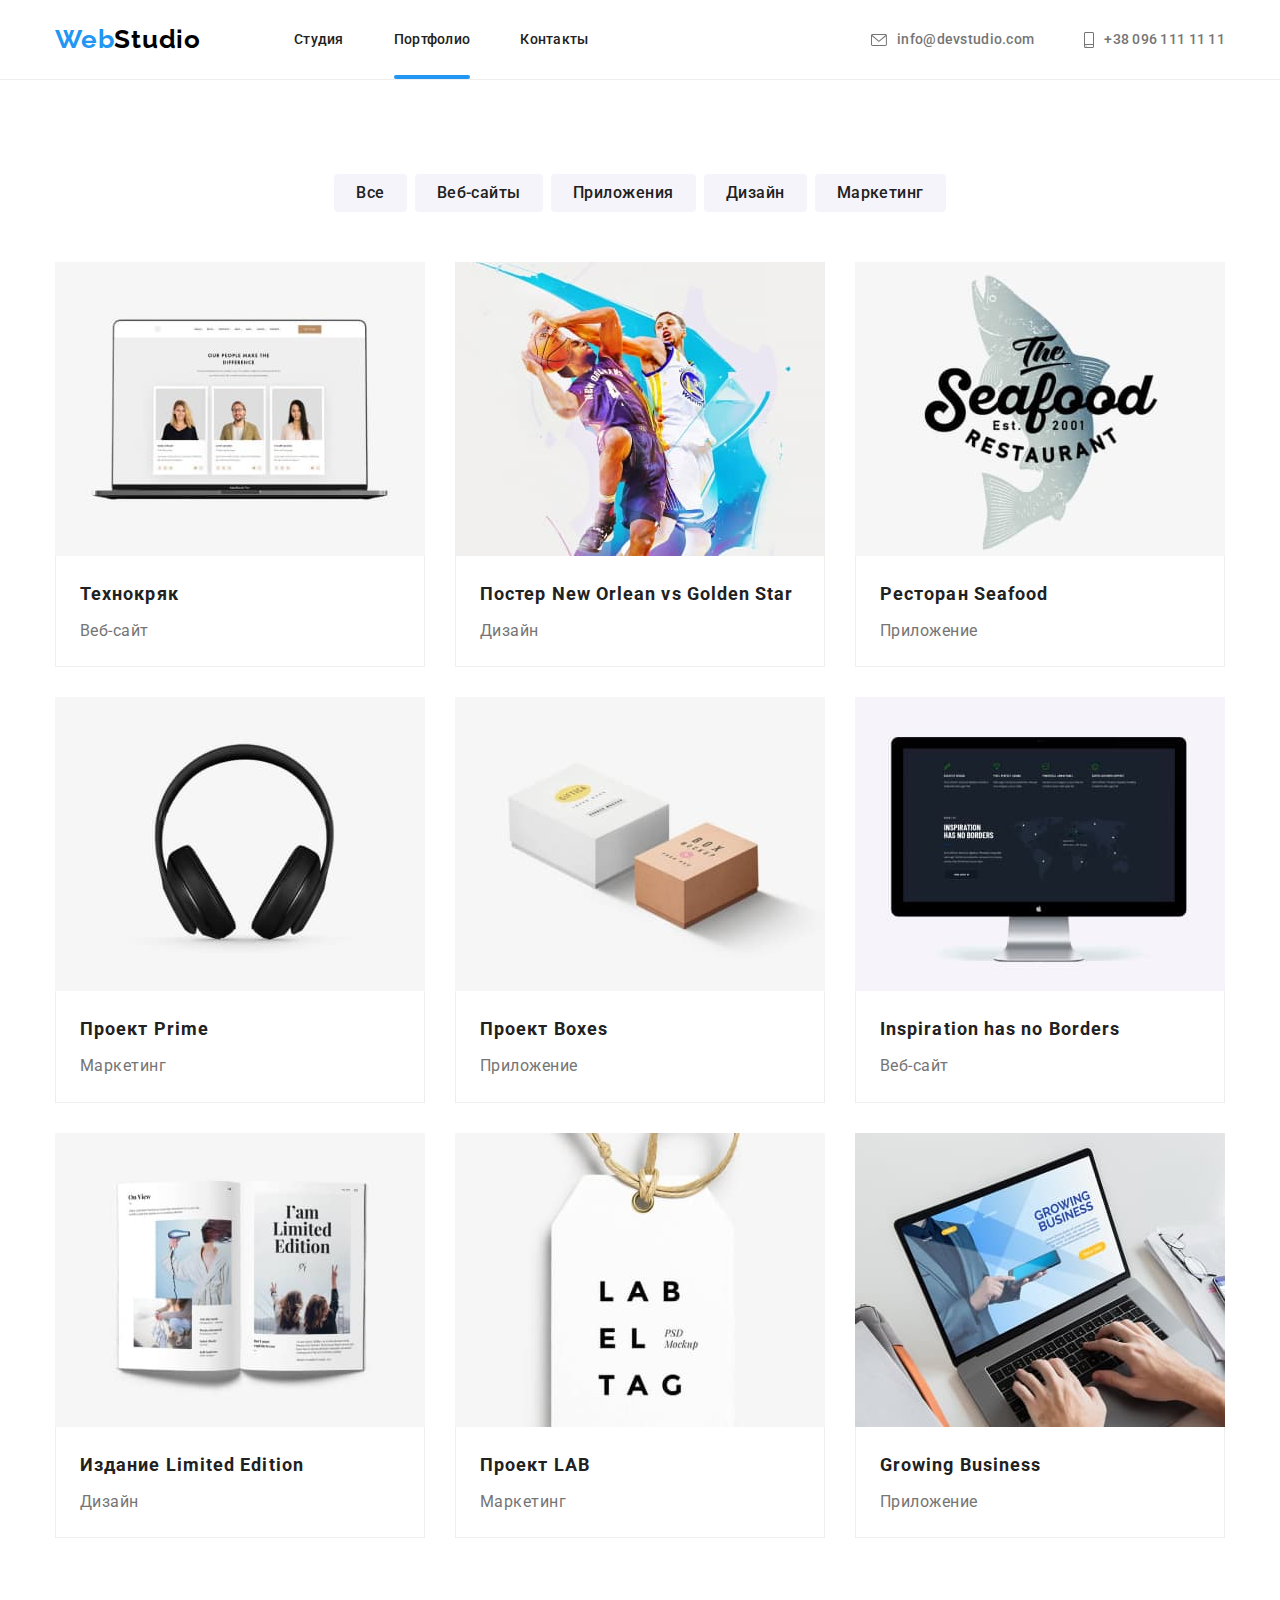
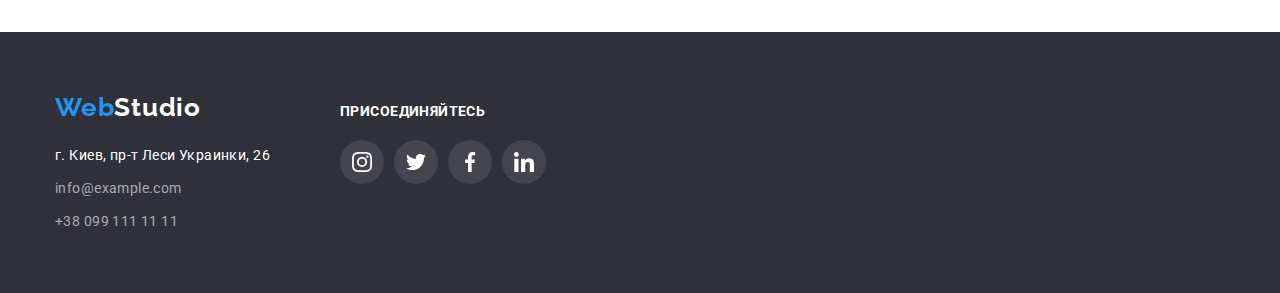
==== portfolio.html @ db02f419 "copy hw#05" ====
<!DOCTYPE html>
<html lang="ru">

<head>
    <meta charset="UTF-8">
    <meta name="viewport" content="width=device-width, initial-scale=1.0">
    <title>Портфолио | WebStudio</title>
    <link rel="preconnect" href="https://fonts.gstatic.com">
    <link
        href="https://fonts.googleapis.com/css2?family=Raleway:wght@700&family=Roboto:wght@400;500;700;900&display=swap"
        rel="stylesheet">
    <link rel="stylesheet" href="./css/modern-normalize.css">
    <link rel="stylesheet" href="./css/styles.css">
</head>

<body>

    <!--Шапка страницы-->
    <header class="header">
        <div class="container main-box">
            <nav class="main-nav">
                <a href="./index.html" class="logo">Web<span class="logo-header">Studio</span>
                </a>
                <ul class="nav">
                    <li class="item">
                        <a href="./index.html" class="nav-link">Студия</a>
                    </li>
                    <li class="item">
                        <a href="./portfolio.html" class="nav-link portfolio">Портфолио</a>
                    </li>
                    <li class="item">
                        <a href="#contacts" class="nav-link">Контакты</a>
                    </li>
                </ul>
            </nav>
            <ul class="header-contact">
                <li class="item">
                    <a href="mailto:info@devstudio.com" class="contact">
                        <svg class="icon-contacts" width="16" height="12">
                            <use href="./images/icons.svg#envelope"></use>
                        </svg>
                        info@devstudio.com
                    </a>
                </li>
                <li class="item">
                    <a href="tel:+380961111111" class="contact">
                        <svg class="icon-contacts" width="10" height="16">
                            <use href="./images/icons.svg#smartphone"></use>
                        </svg>
                        +38 096 111 11 11
                    </a>
                </li>
            </ul>
        </div>
    </header>

    <!--Тело страницы-->
    <main>
        <section class="project">
            <div class="container">
                <h1 class="visually-hidden">Наши проекты</h1>

                <!--Фильтр-->
                <ul class="button-list">
                    <li class="item">
                        <button type="button" class="button">Все</button>
                    </li>
                    <li class="item">
                        <button type="button" class="button">Веб-сайты</button>
                    </li>
                    <li class="item">
                        <button type="button" class="button">Приложения</button>
                    </li>
                    <li class="item">
                        <button type="button" class="button">Дизайн</button>
                    </li>
                    <li class="item">
                        <button type="button" class="button">Маркетинг</button>
                    </li>
                </ul>

                <!--Проекты-->
                <ul class="card-set">
                    <li class="item">
                        <a href="#" class="card">
                            <div class="box-overlay-project">
                                <img src="./images/tehnokryak.jpg" alt="" width="370" class="card-img">
                                <div class="overlay-project">
                                    <p class="overlay-text">Технокряк это современная площадка распространения
                                        коронавируса. Компании
                                        используют эту платформу для цифрового
                                        шпионажа и атак на защищённые сервера конкурентов.</p>
                                </div>
                            </div>
                            <div class="card-content">
                                <h2 class="project-title">Технокряк</h2>
                                <p class="project-direction">Веб-сайт</p>
                            </div>

                        </a>
                    </li>

                    <li class="item">
                        <a href="#" class="card">
                            <div class="box-overlay-project">
                                <img src="./images/poster.jpg" alt="" width="370" class="card-img">
                                <div class="overlay-project">
                                    <p class="overlay-text">Технокряк это современная площадка распространения
                                        коронавируса. Компании
                                        используют эту платформу для цифрового
                                        шпионажа и атак на защищённые сервера конкурентов.</p>
                                </div>
                            </div>
                            <div class="card-content">
                                <h2 class="project-title">Постер New Orlean vs Golden Star</h2>
                                <p class="project-direction">Дизайн</p>
                            </div>
                        </a>
                    </li>

                    <li class="item">
                        <a href="#" class="card">
                            <div class="box-overlay-project">
                                <img src="./images/seafood.jpg" alt="" width="370" class="card-img">
                                <div class="overlay-project">
                                    <p class="overlay-text">Технокряк это современная площадка распространения
                                        коронавируса. Компании
                                        используют эту платформу для цифрового
                                        шпионажа и атак на защищённые сервера конкурентов.</p>
                                </div>
                            </div>
                            <div class="card-content">
                                <h2 class="project-title">Ресторан Seafood</h2>
                                <p class="project-direction">Приложение</p>
                            </div>
                        </a>
                    </li>

                    <li class="item">
                        <a href="#" class="card">
                            <div class="box-overlay-project">
                                <img src="./images/prime.jpg" alt="" width="370" class="card-img">
                                <div class="overlay-project">
                                    <p class="overlay-text">Технокряк это современная площадка распространения
                                        коронавируса. Компании
                                        используют эту платформу для цифрового
                                        шпионажа и атак на защищённые сервера конкурентов.</p>
                                </div>
                            </div>
                            <div class="card-content">
                                <h2 class="project-title">Проект Prime</h2>
                                <p class="project-direction">Маркетинг</p>
                            </div>
                        </a>
                    </li>

                    <li class="item">
                        <a href="#" class="card">
                            <div class="box-overlay-project">
                                <img src="./images/boxes.jpg" alt="" width="370" class="card-img">
                                <div class="overlay-project">
                                    <p class="overlay-text">Технокряк это современная площадка распространения
                                        коронавируса. Компании
                                        используют эту платформу для цифрового
                                        шпионажа и атак на защищённые сервера конкурентов.</p>
                                </div>
                            </div>
                            <div class="card-content">
                                <h2 class="project-title">Проект Boxes</h2>
                                <p class="project-direction">Приложение</p>
                            </div>
                        </a>
                    </li>

                    <li class="item">
                        <a href="#" class="card">
                            <div class="box-overlay-project">
                                <img src="./images/inspiration.jpg" alt="" width="370" class="card-img">
                                <div class="overlay-project">
                                    <p class="overlay-text">Технокряк это современная площадка распространения
                                        коронавируса. Компании
                                        используют эту платформу для цифрового
                                        шпионажа и атак на защищённые сервера конкурентов.</p>
                                </div>
                            </div>
                            <div class="card-content">
                                <h2 class="project-title">Inspiration has no Borders</h2>
                                <p class="project-direction">Веб-сайт</p>
                            </div>
                        </a>
                    </li>

                    <li class="item">
                        <a href="#" class="card">
                            <div class="box-overlay-project">
                                <img src="./images/edition.jpg" alt="" width="370" class="card-img">
                                <div class="overlay-project">
                                    <p class="overlay-text">Технокряк это современная площадка распространения
                                        коронавируса. Компании
                                        используют эту платформу для цифрового
                                        шпионажа и атак на защищённые сервера конкурентов.</p>
                                </div>
                            </div>
                            <div class="card-content">
                                <h2 class="project-title">Издание Limited Edition</h2>
                                <p class="project-direction">Дизайн</p>
                            </div>
                        </a>
                    </li>

                    <li class="item">
                        <a href="#" class="card">
                            <div class="box-overlay-project">
                                <img src="./images/lab.jpg" alt="" width="370" class="card-img">
                                <div class="overlay-project">
                                    <p class="overlay-text">Технокряк это современная площадка распространения
                                        коронавируса. Компании
                                        используют эту платформу для цифрового
                                        шпионажа и атак на защищённые сервера конкурентов.</p>
                                </div>
                            </div>
                            <div class="card-content">
                                <h2 class="project-title">Проект LAB</h2>
                                <p class="project-direction">Маркетинг</p>
                            </div>
                        </a>
                    </li>

                    <li class="item">
                        <a href="#" class="card">
                            <div class="box-overlay-project">
                                <img src="./images/business.jpg" alt="" width="370" class="card-img">
                                <div class="overlay-project">
                                    <p class="overlay-text">Технокряк это современная площадка распространения
                                        коронавируса. Компании
                                        используют эту платформу для цифрового
                                        шпионажа и атак на защищённые сервера конкурентов.</p>
                                </div>
                            </div>
                            <div class="card-content">
                                <h2 class="project-title">Growing Business</h2>
                                <p class="project-direction">Приложение</p>
                            </div>
                        </a>
                    </li>
                </ul>
            </div>

        </section>
    </main>

    <!--Подвал страницы-->
    <footer class="footer">
        <div class="container footer-flex" id="contacts">
            <div>
                <a href="./index.html" class="logo">Web<span class="logo-footer">Studio</span>
                </a>
                <address class="address">
                    г. Киев, пр-т Леси Украинки, 26
                    <a href="mailto:info@example.com" class="address-link">info@example.com</a>
                    <a href="tel:+380991111111" class="address-link">+38 099 111 11 11</a>
                </address>
            </div>
            <div class="icon-box">
                <p class="join">присоединяйтесь</p>
                <ul class="list-network-footer">
                    <li class="item">
                        <a href="#" class="network-footer">
                            <svg class="icon-footer" width="20" height="20">
                                <use href="./images/icons.svg#instagram"></use>
                            </svg>
                        </a>
                    </li>

                    <li class="item">
                        <a href="#" class="network-footer">
                            <svg class="icon-footer" width="20" height="20">
                                <use href="./images/icons.svg#twitter"></use>
                            </svg>
                        </a>
                    </li>

                    <li class="item">
                        <a href="#" class="network-footer">
                            <svg class="icon-footer" width="20" height="20">
                                <use href="./images/icons.svg#facebook"></use>
                            </svg>
                        </a>
                    </li>

                    <li class="item">
                        <a href="#" class="network-footer">
                            <svg class="icon-footer" width="20" height="20">
                                <use href="./images/icons.svg#linkedin"></use>
                            </svg>
                        </a>
                    </li>
                </ul>
            </div>
        </div>
    </footer>

</body>

</html>
---- css/styles.css ----
/* CSS-переменные */
:root {
  --title-text-color: #212121; /* Главный цвет текста  nav h2 h3 */
  --primery-text-color: #757575; /*вторичный цвет текста контакт header*/
  --logo-text-color: #000000; /*лого*/
  --accent-color: #2196f3; /*акцент  лого интерактивный*/
  --white-text-color: #ffffff; /*hero-text logo-footer address-text*/
  --address-text-op60: rgba(255, 255, 255, 0.6);
  --background: #2f303a; /*фон hero footer*/
  --background-button: #f5f4fa; /*фон кнопок и секции Наша команда*/
  --border-project: #eeeeee;
  --icon-color: #afb1b8; /*цвет иконок*/
}
/* Raleway 700 Roboto 400 500 700 900  */

body {
  font-family: 'Roboto', sans-serif;
}

ul,
h1,
h2,
h3,
p {
  margin: 0;
  padding: 0;
}
.container {
  margin-left: auto;
  margin-right: auto;
  padding-left: 15px;
  padding-right: 15px;
  width: 1200px;
}

.centered {
  text-align: center;
}

/* ШАПКА страницы */

.header {
  border-bottom: 1px solid var(--border-project);
  /* padding-top: 24px;
  padding-bottom: 24px; */

  font-weight: 500;
  font-size: 14px;
  line-height: 1.1; /* 16px*/
  letter-spacing: 0.02em;
}

.main-box {
  display: flex;
}

.main-nav {
  display: flex;
  align-items: center;
}

.logo {
  color: var(--accent-color);
  font-family: 'Raleway', sans-serif;
  font-weight: 700;
  font-size: 26px;
  line-height: 1.2; /*31px*/
  letter-spacing: 0.03em;
  text-decoration: none;
}

.logo-header {
  color: var(--logo-text-color);
}

.nav {
  display: flex;
  margin-left: 93px;
}

.nav .item + .item {
  margin-left: 50px;
}

.nav-link {
  display: block;
  position: relative;
  padding-top: 32px;
  padding-bottom: 32px;

  color: var(--title-text-color);
  text-decoration: none;

  transition: color 250ms cubic-bezier(0.4, 0, 0.2, 1);
}

/* подчеркивание ссылки текущей страницы */
.studio::after,
.portfolio::after {
  content: '';

  display: block;
  position: absolute;
  width: 100%;
  height: 4px;
  left: 0;
  bottom: 0;

  background-color: var(--accent-color);
  border-radius: 2px;
}

.header-contact {
  display: flex;
  align-items: center;
  margin-left: auto;
}

.header-contact .item + .item {
  margin-left: 50px;
}

.contact {
  display: flex;
  align-items: center;

  color: var(--primery-text-color);
  text-decoration: none;

  transition: color 250ms cubic-bezier(0.4, 0, 0.2, 1);
}

.nav-link:hover,
.nav-link:focus,
.contact:hover,
.contact:focus {
  color: var(--accent-color);
}

.icon-contacts {
  margin-right: 10px;
  fill: currentColor;
}

/* СТУДИЯ */

/* Hero */

.overlay {
  height: 600px;
  max-width: 1600px;
  margin-left: auto;
  margin-right: auto;
  background-image: linear-gradient(
      rgba(47, 48, 58, 0.4),
      rgba(47, 48, 58, 0.4)
    ),
    url(../images/overlay.jpg);
  background-repeat: no-repeat;
  background-position: center;
  background-size: cover;
}

.hero {
  padding-top: 200px;
  padding-bottom: 200px;

  background-color: var(--background);
}

.hero-title {
  margin-bottom: 30px;

  color: var(--white-text-color);
  font-weight: 900;
  font-size: 44px;
  line-height: 1.4; /*60px*/
  letter-spacing: 0.06em;
  text-transform: uppercase;
}

.hero-link {
  display: inline-block;
  padding: 10px 32px;
  min-width: 200px;
  border-radius: 4px;

  color: var(--white-text-color);
  background-color: var(--accent-color);
  font-weight: 700;
  font-size: 16px;
  line-height: 1.9; /*30px*/
  letter-spacing: 0.06em;
  text-decoration: none;
}

/* Особенности */
.features {
  padding-top: 94px;
}

.features-list {
  display: flex;
}

.features-list .item + .item {
  margin-left: 30px;
}

.features-list .item {
  min-width: 270px;
  /* width: 100%; */
}

.icon-features {
  display: flex;
  justify-content: center;
  align-items: center;
  margin-bottom: 30px;
  width: 270px;
  height: 120px;
  background-color: var(--background-button);
  border-radius: 4px;
}

.features-title {
  margin-bottom: 10px;

  color: var(--title-text-color);
  font-weight: 700;
  font-size: 14px;
  line-height: 1.1; /* 16px*/
  letter-spacing: 0.03em;
  text-transform: uppercase;
}
.features-description {
  color: var(--primery-text-color);
  font-weight: 400;
  font-size: 14px;
  line-height: 1.7; /*24px*/
  letter-spacing: 0.03em;
}

/* Чем мы занимаемся*/

.services {
  padding-top: 94px;
  padding-bottom: 94px;
}

.services-list {
  display: flex;
}

.services-list .item + .item {
  margin-left: 30px;
}

.thumb {
  position: relative;
  text-align: center;
}
.img-servises {
  display: block;
}
.label-box {
  position: absolute;
  bottom: 0;
  right: 0;
  width: 100%;
  margin: 0;
  padding-top: 27px;
  padding-bottom: 27px;

  background-color: rgba(47, 48, 58, 0.8);
}

.label {
  color: var(--white-text-color);
  font-weight: 700;
  font-size: 14px;
  line-height: 1.1; /*16px*/
  letter-spacing: 0.03em;
  text-transform: uppercase;
}

/* Команда  */

.team {
  padding-top: 94px;
  padding-bottom: 94px;

  background-color: var(--background-button);
}

.services-title,
.team-title,
.clients-title {
  margin-bottom: 50px;

  color: var(--title-text-color);
  font-weight: 700;
  font-size: 36px;
  line-height: 1.2; /*42px*/
  letter-spacing: 0.03em;
}

.team-list {
  display: flex;
}

.team-list .item + .item {
  margin-left: 30px;
}

.team-list .item {
  box-shadow: 0px 1px 3px rgba(0, 0, 0, 0.12), 0px 1px 1px rgba(0, 0, 0, 0.14),
    0px 2px 1px rgba(0, 0, 0, 0.2);
  border-radius: 0px 0px 4px 4px;

  background-color: var(--white-text-color);
}

.team-box {
  padding-top: 30px;
  padding-bottom: 30px;
}

.team-subtitle {
  margin-bottom: 10px;

  color: var(--title-text-color);
  font-weight: 500;
  font-size: 16px;
  line-height: 1.2; /*19px*/
  letter-spacing: 0.03em;
}
.team-position {
  color: var(--primery-text-color);
  font-weight: 500;
  font-size: 16px;
  line-height: 1.2; /*19px*/
  letter-spacing: 0.03em;
}

.list-network {
  display: flex;
  justify-content: center;
  margin-top: 16px;
}
.item-network + .item-network {
  margin-left: 10px;
}
.link-icon-network {
  display: flex;
  justify-content: center;
  align-items: center;
  width: 44px;
  height: 44px;

  color: var(--icon-color);
  border-radius: 50%;

  transition: color 250ms cubic-bezier(0.4, 0, 0.2, 1),
    background-color 250ms cubic-bezier(0.4, 0, 0.2, 1);
}

.link-icon-network:hover,
.link-icon-network:focus {
  background-color: var(--accent-color);
  border-radius: 50%;

  color: var(--white-text-color);
}

.icon-network {
  fill: currentColor;
}
/*Постоянные клиенты*/
.clients {
  padding-top: 94px;
  padding-bottom: 94px;
}
.clients-list {
  display: flex;
}

.clients-list .item + .item {
  margin-left: 30px;
}

.link-client {
  display: flex;
  justify-content: center;
  align-items: center;
  width: 170px;
  height: 90px;
  border: 1px solid var(--icon-color);
  border-radius: 4px;

  color: var(--icon-color);

  transition: border-color 250ms cubic-bezier(0.4, 0, 0.2, 1),
    color 250ms cubic-bezier(0.4, 0, 0.2, 1);
}
.link-client:hover,
.link-client:focus {
  border-color: var(--accent-color);
  color: var(--accent-color);
}
.icon-client {
  fill: currentColor;
}
/* ПОДВАЛ страницы */
.footer {
  padding-top: 60px;
  padding-bottom: 60px;

  background-color: var(--background);
  font-weight: 400;
  font-size: 14px;
  line-height: 1.7; /*24px*/
  letter-spacing: 0.03em;
  text-decoration: none;
}

.footer-flex {
  display: flex;
  align-items: baseline;
}

.logo-footer,
.address {
  color: var(--white-text-color);
}
.address {
  padding-top: 20px;
}

.address-link {
  display: block;
  padding-top: 9px;
  color: var(--address-text-op60);

  text-decoration: none;
}

.icon-box {
  margin-left: 70px;
}
.join {
  margin-bottom: 20px;

  color: var(--white-text-color);
  font-weight: 700;
  font-size: 14px;
  line-height: 1.1; /* 16px*/
  letter-spacing: 0.03em;
  text-transform: uppercase;
}

.list-network-footer {
  display: flex;
}

.list-network-footer .item + .item {
  margin-left: 10px;
}
.network-footer {
  display: flex;
  justify-content: center;
  align-items: center;
  width: 44px;
  height: 44px;
  background-color: rgba(255, 255, 255, 0.1);
  border-radius: 50%;

  color: var(--white-text-color);

  transition: background-color 250ms cubic-bezier(0.4, 0, 0.2, 1);
}
.network-footer:hover,
.network-footer:focus {
  background-color: var(--accent-color);
}
.icon-footer {
  fill: currentColor;
}

/* Скрытый заголовок */

.visually-hidden {
  position: absolute;
  width: 1px;
  height: 1px;
  margin: -1px;
  border: 0;
  padding: 0;

  white-space: nowrap;
  clip-path: inset(100%);
  clip: rect(0 0 0 0);
  overflow: hidden;
}

/* ПОРТФОЛИО */
/* Фильтр */
.project {
  padding-top: 94px;
  padding-bottom: 94px;
}

.button-list {
  display: flex;
  justify-content: center;
  margin-bottom: 50px;
}

.button-list .item + .item {
  margin-left: 8px;
}

.button {
  margin-top: 0;
  margin-bottom: 0;
  padding: 6px 22px;
  border: none;
  border-radius: 4px;

  color: var(--title-text-color);
  background-color: var(--background-button);
  font-weight: 500;
  font-size: 16px;
  line-height: 1.6; /*26px*/
  letter-spacing: 0.03em;

  transition: box-shadow 250ms cubic-bezier(0.4, 0, 0.2, 1),
    color 250ms cubic-bezier(0.4, 0, 0.2, 1),
    background-color 250ms cubic-bezier(0.4, 0, 0.2, 1);
}

.button:hover,
.button:focus {
  border: none;
  box-shadow: 0px 3px 1px rgba(0, 0, 0, 0.1), 0px 1px 2px rgba(0, 0, 0, 0.08),
    0px 2px 2px rgba(0, 0, 0, 0.12);
  color: var(--white-text-color);
  background-color: var(--accent-color);
  cursor: pointer;
}

/* CARD-SET */
.card-set {
  --card-set-gap: 30px;

  display: flex;
  flex-wrap: wrap;
  padding: 0;
  margin: 0;
  margin-left: calc(-1 * var(--card-set-gap));
  margin-top: calc(-1 * var(--card-set-gap));
  list-style: none;
}

.card-set .item {
  flex-basis: calc(100% / 3-var(var(--card-set-gap)));
  margin-left: var(--card-set-gap);
  margin-top: var(--card-set-gap);
}

.card {
  display: block;
  text-decoration: none;

  transition: box-shadow 250ms cubic-bezier(0.4, 0, 0.2, 1);
}
.card:hover,
.card:focus {
  box-shadow: 0px 1px 1px rgba(0, 0, 0, 0.12), 0px 4px 4px rgba(0, 0, 0, 0.06),
    1px 4px 6px rgba(0, 0, 0, 0.16);
}

.card-img {
  display: block;
  max-width: 100%;
  height: auto;
}

.card-content {
  padding: 20px 24px;
  border: 1px solid var(--border-project);
  border-top: none;
}

.project-title {
  margin-bottom: 4px;

  color: var(--title-text-color);
  font-weight: 700;
  font-size: 18px;
  line-height: 2; /*36px*/
  letter-spacing: 0.06em;
}

.project-direction {
  color: var(--primery-text-color);
  font-weight: 400;
  font-size: 16px;
  line-height: 1.9; /*30px*/
  letter-spacing: 0.03em;
}

.box-overlay-project {
  position: relative;
  overflow: hidden;
}
.overlay-project {
  position: absolute;
  top: 0;
  left: 0;
  width: 100%;
  height: 100%;
  padding: 63px 24px;

  background-color: rgba(33, 150, 243, 0.9);

  transform: translateY(100%);
  transition: transform 250ms cubic-bezier(0.4, 0, 0.2, 1);
}
.overlay-text {
  color: var(--white-text-color);
  font-weight: 400;
  font-size: 18px;
  line-height: 1.6; /*28px*/
  letter-spacing: 0.03em;
}

.card:hover .overlay-project {
  transform: translateY(0);
}

/* Модальное окно */

.backdrop {
  position: fixed;
  top: 0;
  left: 0;
  width: 100%;
  height: 100%;
  background-color: rgba(0, 0, 0, 0.2);
  opacity: 1;
  transition: opacity 150ms linear;
}
.modal {
  display: flex;
  justify-content: flex-end;
  position: absolute;
  top: 50%;
  left: 50%;
  min-width: 528px;
  min-height: 581px;
  padding: 8px;

  background-color: var(--white-text-color);
  box-shadow: 0px 1px 3px rgba(0, 0, 0, 0.12), 0px 1px 1px rgba(0, 0, 0, 0.14),
    0px 2px 1px rgba(0, 0, 0, 0.2);
  border-radius: 4px;

  transform: translate(-50%, -50%) scale(1);
  transition: transform 200ms linear 100ms;
}
.backdrop.is-hidden {
  visibility: hidden;
  opacity: 0;
  pointer-events: none;
}

.btn-close {
  width: 30px;
  height: 30px;
  padding: 0;
  margin: 0;

  border: 1px solid rgba(0, 0, 0, 0.1);
  border-radius: 50%;
}
.icon-close {
  fill: currentColor;
}
.backdrop.is-hidden .modal {
  transform: translate(-50%, -50%) scale(0);
}
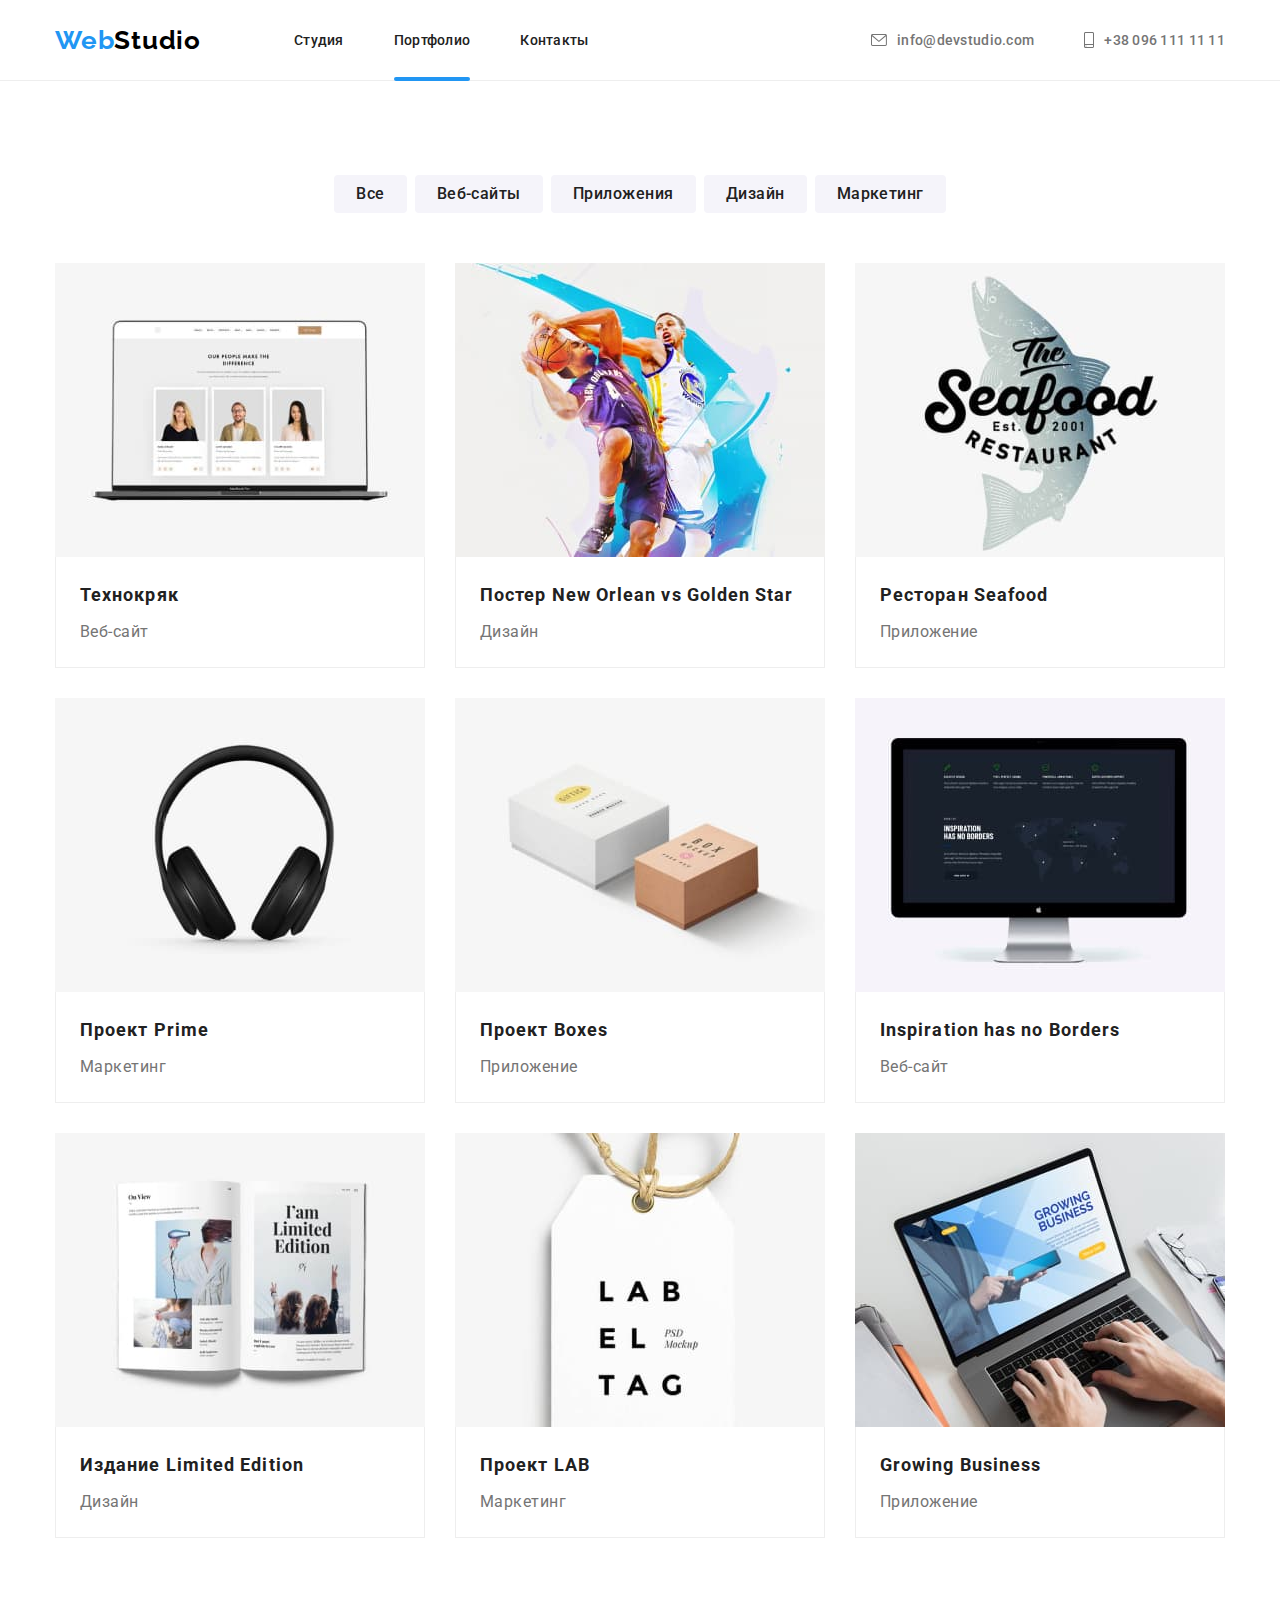
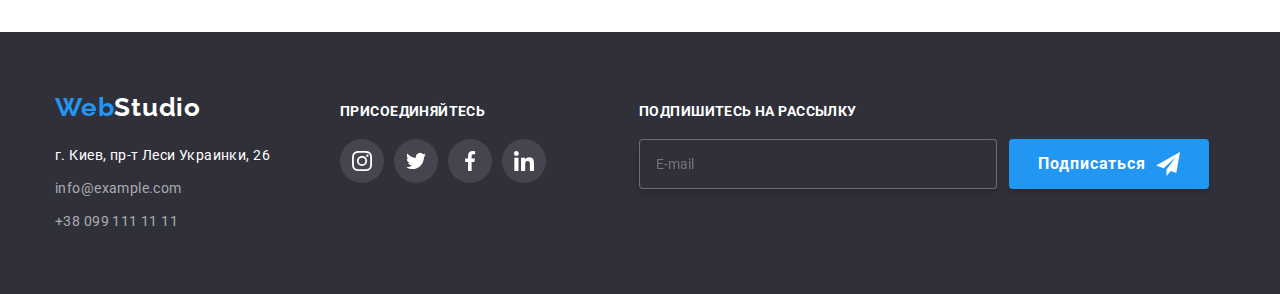
==== commit 1334ec5c: "commit project" ====
--- a/portfolio.html
+++ b/portfolio.html
@@ -297,6 +297,19 @@
                     </li>
                 </ul>
             </div>
+
+            <div class="subscribe">
+                <p class="subscribe-text">Подпишитесь на рассылку</p>
+                <form class="form-subscribe">
+                    <input type="email" name="e-mail" placeholder="E-mail" class="input-subscribe">
+                    <button class="btn-subscribe">
+                        <spun class="btn-subscribe-text">Подписаться</spun>
+                        <svg class="logo-subscribe" width="24" height="24">
+                            <use href="./images/icons.svg#send"></use>
+                        </svg>
+                    </button>
+                </form>
+            </div>
         </div>
     </footer>
 
--- a/css/styles.css
+++ b/css/styles.css
@@ -46,7 +46,7 @@
 
   font-weight: 500;
   font-size: 14px;
-  line-height: 1.1; /* 16px*/
+  line-height: 1.143; /* 16px*/
   letter-spacing: 0.02em;
 }
 
@@ -64,7 +64,7 @@
   font-family: 'Raleway', sans-serif;
   font-weight: 700;
   font-size: 26px;
-  line-height: 1.2; /*31px*/
+  line-height: 1.192; /*31px*/
   letter-spacing: 0.03em;
   text-decoration: none;
 }
@@ -108,6 +108,8 @@
 
   background-color: var(--accent-color);
   border-radius: 2px;
+
+  transform: translateY(1px);
 }
 
 .header-contact {
@@ -174,7 +176,7 @@
   color: var(--white-text-color);
   font-weight: 900;
   font-size: 44px;
-  line-height: 1.4; /*60px*/
+  line-height: 1.364; /*60px*/
   letter-spacing: 0.06em;
   text-transform: uppercase;
 }
@@ -189,7 +191,7 @@
   background-color: var(--accent-color);
   font-weight: 700;
   font-size: 16px;
-  line-height: 1.9; /*30px*/
+  line-height: 1.875; /*30px*/
   letter-spacing: 0.06em;
   text-decoration: none;
 }
@@ -229,7 +231,7 @@
   color: var(--title-text-color);
   font-weight: 700;
   font-size: 14px;
-  line-height: 1.1; /* 16px*/
+  line-height: 1.143; /* 16px*/
   letter-spacing: 0.03em;
   text-transform: uppercase;
 }
@@ -237,7 +239,7 @@
   color: var(--primery-text-color);
   font-weight: 400;
   font-size: 14px;
-  line-height: 1.7; /*24px*/
+  line-height: 1.714; /*24px*/
   letter-spacing: 0.03em;
 }
 
@@ -279,7 +281,7 @@
   color: var(--white-text-color);
   font-weight: 700;
   font-size: 14px;
-  line-height: 1.1; /*16px*/
+  line-height: 1.143; /*16px*/
   letter-spacing: 0.03em;
   text-transform: uppercase;
 }
@@ -301,7 +303,7 @@
   color: var(--title-text-color);
   font-weight: 700;
   font-size: 36px;
-  line-height: 1.2; /*42px*/
+  line-height: 1.167; /*42px*/
   letter-spacing: 0.03em;
 }
 
@@ -332,14 +334,14 @@
   color: var(--title-text-color);
   font-weight: 500;
   font-size: 16px;
-  line-height: 1.2; /*19px*/
+  line-height: 1.188; /*19px*/
   letter-spacing: 0.03em;
 }
 .team-position {
   color: var(--primery-text-color);
   font-weight: 500;
   font-size: 16px;
-  line-height: 1.2; /*19px*/
+  line-height: 1.188; /*19px*/
   letter-spacing: 0.03em;
 }
 
@@ -419,7 +421,7 @@
   background-color: var(--background);
   font-weight: 400;
   font-size: 14px;
-  line-height: 1.7; /*24px*/
+  line-height: 1.714; /*24px*/
   letter-spacing: 0.03em;
   text-decoration: none;
 }
@@ -445,16 +447,18 @@
   text-decoration: none;
 }
 
+/* Присоединяйтесь */
 .icon-box {
   margin-left: 70px;
 }
-.join {
+.join,
+.subscribe-text {
   margin-bottom: 20px;
 
   color: var(--white-text-color);
   font-weight: 700;
   font-size: 14px;
-  line-height: 1.1; /* 16px*/
+  line-height: 1.143; /* 16px*/
   letter-spacing: 0.03em;
   text-transform: uppercase;
 }
@@ -487,6 +491,49 @@
   fill: currentColor;
 }
 
+/* Подпишитесь */
+.subscribe {
+  margin-left: 93px;
+}
+.form-subscribe {
+  display: flex;
+}
+.btn-subscribe {
+  display: flex;
+  align-items: center;
+  justify-content: center;
+  min-width: 200px;
+  padding-top: 10px;
+  padding-bottom: 10px;
+  margin-left: 12px;
+
+  background-color: var(--accent-color);
+  border: none;
+  box-shadow: 0px 4px 4px rgba(0, 0, 0, 0.15);
+  border-radius: 4px;
+}
+
+.input-subscribe {
+  min-width: 358px;
+  padding-left: 16px;
+
+  background-color: var(--background);
+  border: 1px solid rgba(255, 255, 255, 0.3);
+  box-sizing: border-box;
+  filter: drop-shadow(0px 4px 4px rgba(0, 0, 0, 0.15));
+  border-radius: 4px;
+}
+.btn-subscribe-text {
+  color: var(--white-text-color);
+  font-weight: 700;
+  font-size: 16px;
+  line-height: 1.875; /* 30px*/
+  letter-spacing: 0.06em;
+}
+
+.logo-subscribe {
+  margin-left: 10px;
+}
 /* Скрытый заголовок */
 
 .visually-hidden {
@@ -531,7 +578,7 @@
   background-color: var(--background-button);
   font-weight: 500;
   font-size: 16px;
-  line-height: 1.6; /*26px*/
+  line-height: 1.625; /*26px*/
   letter-spacing: 0.03em;
 
   transition: box-shadow 250ms cubic-bezier(0.4, 0, 0.2, 1),
@@ -606,7 +653,7 @@
   color: var(--primery-text-color);
   font-weight: 400;
   font-size: 16px;
-  line-height: 1.9; /*30px*/
+  line-height: 1.875; /*30px*/
   letter-spacing: 0.03em;
 }
 
@@ -631,7 +678,7 @@
   color: var(--white-text-color);
   font-weight: 400;
   font-size: 18px;
-  line-height: 1.6; /*28px*/
+  line-height: 1.56; /*28px*/
   letter-spacing: 0.03em;
 }
 
@@ -652,8 +699,9 @@
   transition: opacity 150ms linear;
 }
 .modal {
-  display: flex;
-  justify-content: flex-end;
+  /* display: flex;
+  justify-content: flex-end; */
+
   position: absolute;
   top: 50%;
   left: 50%;
@@ -669,6 +717,12 @@
   transform: translate(-50%, -50%) scale(1);
   transition: transform 200ms linear 100ms;
 }
+
+.modal-close {
+  display: flex;
+  justify-content: flex-end;
+}
+
 .backdrop.is-hidden {
   visibility: hidden;
   opacity: 0;
@@ -686,7 +740,172 @@
 }
 .icon-close {
   fill: currentColor;
+
+  transition: color 250ms cubic-bezier(0.4, 0, 0.2, 1);
 }
 .backdrop.is-hidden .modal {
   transform: translate(-50%, -50%) scale(0);
 }
+
+.btn-close:hover .icon-close,
+.btn-close:focus .icon-close {
+  color: var(--accent-color);
+  cursor: pointer;
+}
+.btn-close:focus {
+  outline: none;
+}
+/* Форма - модальноe окнo */
+.modal-form {
+  width: 448px;
+  margin-left: auto;
+  margin-right: auto;
+}
+.form-text-title {
+  margin-bottom: 12px;
+  color: var(--title-text-color);
+  font-weight: 700;
+  font-size: 20px;
+  line-height: 1.15; /*23px*/
+  letter-spacing: 0.03em;
+}
+
+.form-group {
+  display: flex;
+  flex-direction: column;
+}
+.form > .form-group + .form-group {
+  margin-top: 10px;
+}
+.label-form {
+  display: flex;
+  flex-direction: column;
+  margin-bottom: 4px;
+
+  color: var(--primery-text-color);
+  font-weight: 400;
+  font-size: 12px;
+  line-height: 1.167; /*14px*/
+  letter-spacing: 0.01em;
+}
+.input-wrapper {
+  position: relative;
+}
+
+.input {
+  width: 100%;
+  padding-left: 42px;
+  padding-top: 11px;
+  padding-bottom: 11px;
+
+  border: 1px solid rgba(33, 33, 33, 0.2);
+  box-sizing: border-box;
+  border-radius: 4px;
+  transition: border-color 250ms cubic-bezier(0.4, 0, 0.2, 1);
+}
+.icon-form {
+  position: absolute;
+  top: 50%;
+  left: 12px;
+  transform: translateY(-50%);
+  transition: fill 250ms cubic-bezier(0.4, 0, 0.2, 1);
+}
+.input:focus + .icon-form {
+  fill: var(--accent-color);
+}
+.input:focus {
+  outline: none;
+  border-color: var(--accent-color);
+}
+
+.textarea {
+  resize: none;
+  padding: 12px 16px;
+
+  border: 1px solid rgba(33, 33, 33, 0.2);
+  box-sizing: border-box;
+  border-radius: 4px;
+  transition: border-color 250ms cubic-bezier(0.4, 0, 0.2, 1);
+}
+.textarea::placeholder {
+  color: rgba(117, 117, 117, 0.5);
+  font-weight: 400;
+  font-size: 12px;
+  line-height: 1.167; /*14px*/
+  letter-spacing: 0.01em;
+}
+.textarea:focus {
+  outline: none;
+  border-color: var(--accent-color);
+}
+.consent-label {
+  display: flex;
+  margin-top: 20px;
+  align-items: center;
+  justify-content: center;
+
+  font-weight: 400;
+  font-size: 14px;
+  line-height: 1.714; /*24px*/
+  letter-spacing: 0.03em;
+}
+.consent-text {
+  margin-left: 7px;
+  color: var(--primery-text-color);
+}
+.consent-link {
+  color: var(--accent-color);
+}
+.btn-send {
+  display: flex;
+  align-items: center;
+  justify-content: center;
+  min-width: 200px;
+  padding-top: 10px;
+  padding-bottom: 10px;
+  margin-top: 30px;
+  margin-left: auto;
+  margin-right: auto;
+
+  background-color: var(--accent-color);
+  border: none;
+  box-shadow: 0px 4px 4px rgba(0, 0, 0, 0.15);
+  border-radius: 4px;
+
+  color: var(--white-text-color);
+  font-weight: 700;
+  font-size: 16px;
+  line-height: 1.875; /*30px*/
+  letter-spacing: 0.06em;
+
+  transition: background-color 250ms cubic-bezier(0.4, 0, 0.2, 1);
+}
+.btn-send:hover,
+.btn-send:focus {
+  outline: none;
+  background-color: #188ce8;
+  cursor: pointer;
+}
+.icon-check {
+  fill: #fff;
+  border: 2px solid var(--title-text-color);
+  border-radius: 2px;
+}
+.checkbox:checked + .icon-check {
+  fill: #2196f3;
+  border: none;
+}
+
+.checkbox {
+  position: absolute;
+  width: 1px;
+  height: 1px;
+  margin: -1px;
+  border: 0;
+  padding: 0;
+
+  white-space: nowrap;
+  clip-path: inset(100%);
+  clip: rect(0 0 0 0);
+  overflow: hidden;
+}
